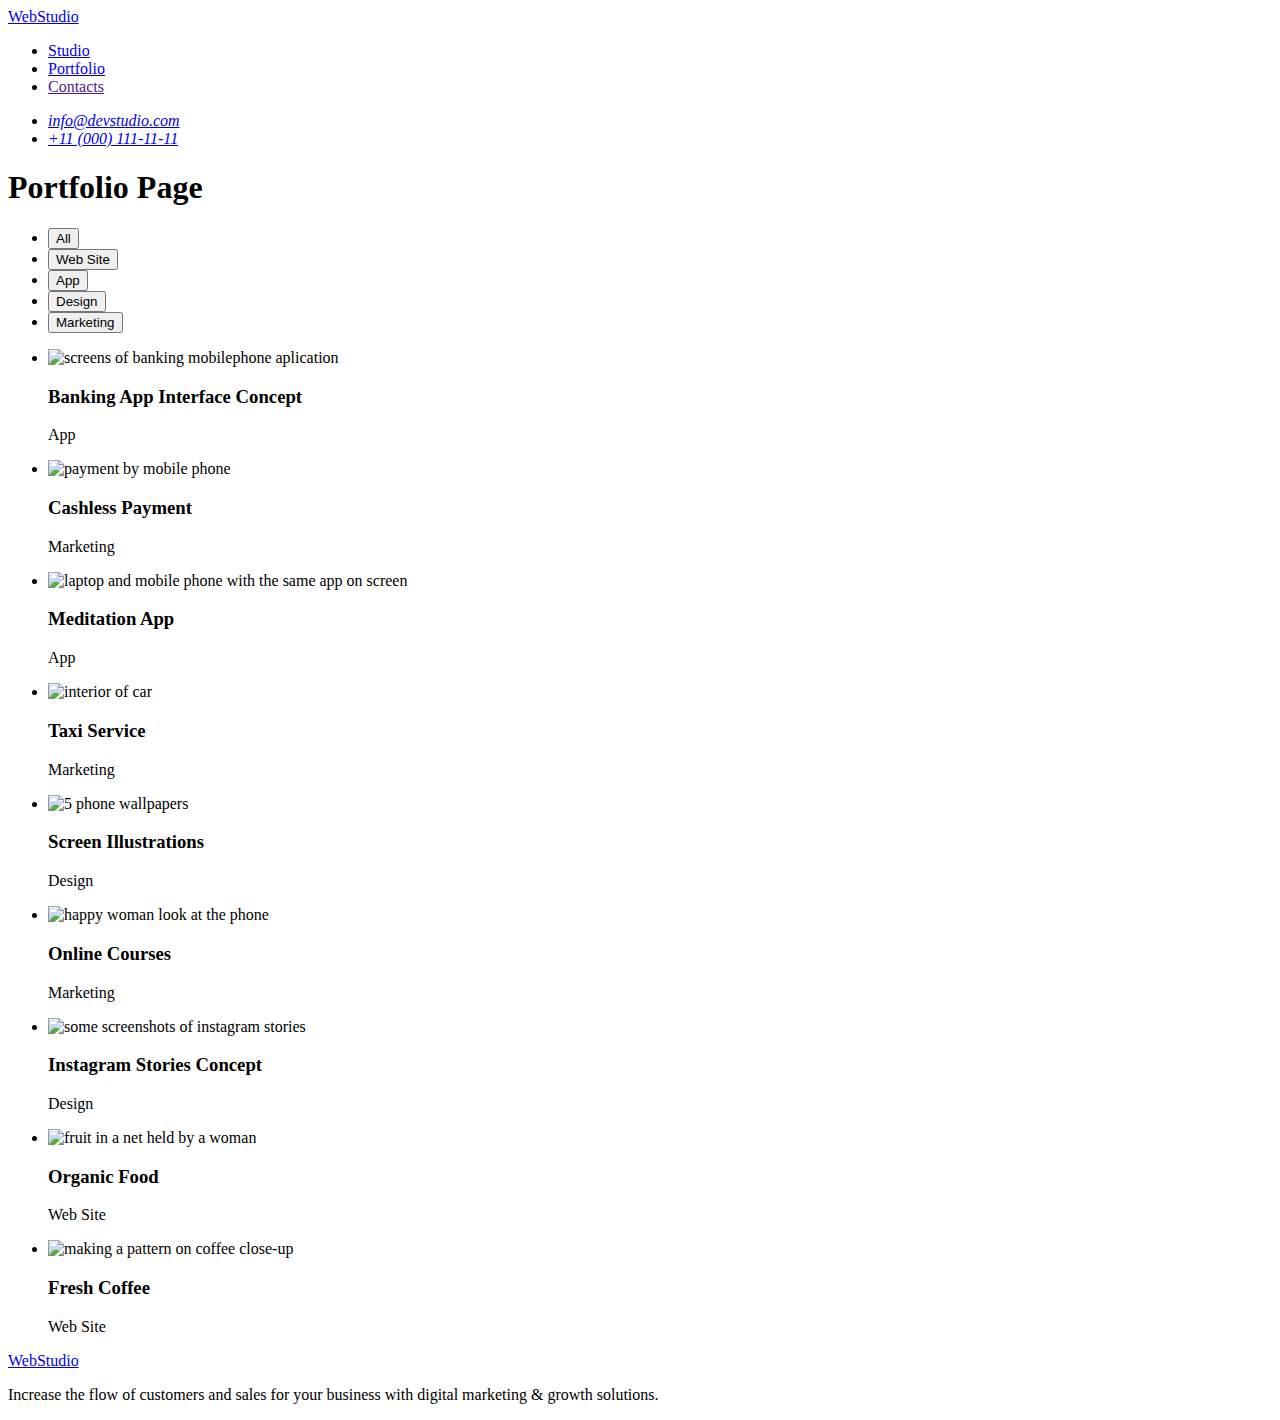
==== portfolio.html @ 7d9397aa "Add files via upload" ====
<!DOCTYPE html>
<html lang="en">
  <head>
    <link rel="stylesheet" href="css/styles.css" />
    <link rel="preconnect" href="https://fonts.googleapis.com" />
    <link rel="preconnect" href="https://fonts.gstatic.com" crossorigin />
    <link
      href="https://fonts.googleapis.com/css2?family=Raleway:wght@800&family=Roboto:wght@400;500;700;900&display=swap"
      rel="stylesheet"
    />
    <link rel="stylesheet" href="https://cdnjs.cloudflare.com/ajax/libs/modern-normalize/2.0.0/modern-normalize.min.css" integrity="sha512-4xo8blKMVCiXpTaLzQSLSw3KFOVPWhm/TRtuPVc4WG6kUgjH6J03IBuG7JZPkcWMxJ5huwaBpOpnwYElP/m6wg==" crossorigin="anonymous" referrerpolicy="no-referrer" />
    <meta charset="UTF-8" />
    <meta http-equiv="X-UA-Compatible" content="IE=edge" />
    <meta name="viewport" content="width=device-width, initial-scale=1.0" />
    <title>Portfolio - WebStudio</title>
  </head>

  <body>
    <header class="header-line">
      <div class="container top-line">
        <nav class="navigation">
          <a href="./index.html" class="logo">
            <span class="logo-accent">Web</span><span>Studio</span>
          </a>
          <ul class="top-menu">
            <li><a href="./index.html" class="nav-link link">Studio</a></li>
            <li>
              <a href="./portfolio.html" class="nav-link link">Portfolio</a>
            </li>
            <li><a href="" class="nav-link link">Contacts</a></li>
          </ul>
        </nav>
        <address>
          <ul class="contacts">
            <li>
              <a href="mailto:info@devstudio.com" class="contact-link link"
                >info@devstudio.com</a
              >
            </li>
            <li>
              <a href="tel:+110001111111" class="contact-link link"
                >+11 (000) 111-11-11</a
              >
            </li>
          </ul>
        </address>
      </div>
    </header>

    <main>
        <section class="portfolio-section">
          <div class="container">
            <h1 class="visually-hidden"> Portfolio Page </h1>
              <ul class="filters">
                <li><button type="button" class="filter-button">All</button></li>
                <li><button type="button" class="filter-button">Web Site</button></li>
                <li><button type="button" class="filter-button">App</button></li>
                <li><button type="button" class="filter-button">Design</button></li>
                <li><button type="button" class="filter-button">Marketing</button></li>
              </ul>
            
          
            <ul class="projects-list">
              <li>
                <img class="img"
                  src="./images/portfolio1.jpg"
                  alt="screens of banking mobilephone aplication "
                  width="360"
                  height="300"
                />
                <div class="card-description">
                  <h3 class="project-name">Banking App Interface Concept</h3>
                  <p class="project-type">App</p>
                </div>
              </li>
              <li>
                <img class="img"
                  src="./images/portfolio2.jpg"
                  alt="payment by mobile phone"
                  width="360"
                  height="300"
                />
                <div class="card-description">
                  <h3 class="project-name">Cashless Payment</h3>
                  <p class="project-type">Marketing</p>
                </div>
              </li>
              <li>
                <img class="img"
                  src="./images/portfolio3.jpg"
                  alt="laptop and mobile phone with the same app on screen"
                  width="360"
                  height="300"
                />
                <div class="card-description">
                  <h3 class="project-name">Meditation App</h3>
                  <p class="project-type">App</p>
                </div>
              </li>
              <li>
                <img class="img"
                  src="./images/portfolio4.jpg"
                  alt="interior of car"
                  width="360"
                  height="300"
                />
                <div class="card-description">
                  <h3 class="project-name">Taxi Service</h3>
                  <p class="project-type">Marketing</p>
                </div>
              </li>
              <li>
                <img class="img"
                  src="./images/portfolio5.jpg"
                  alt="5 phone wallpapers"
                  width="360"
                  height="300"
                />
                <div class="card-description">
                  <h3 class="project-name">Screen Illustrations</h3>
                  <p class="project-type">Design</p>
                </div>
              </li>
              <li>
                <img class="img"
                  src="./images/portfolio6.jpg"
                  alt="happy woman look at the phone"
                  width="360"
                  height="300"
                />
                <div class="card-description">
                  <h3 class="project-name">Online Courses</h3>
                  <p class="project-type">Marketing</p>
                </div>
              </li>
              <li>
                <img class="img"
                  src="./images/portfolio7.jpg"
                  alt="some screenshots of instagram stories"
                  width="360"
                  height="300"
                />
                <div class="card-description">
                  <h3 class="project-name">Instagram Stories Concept</h3>
                  <p class="project-type">Design</p>
                </div>
              </li>
              <li>
                <img class="img"
                  src="images/portfolio8.jpg"
                  alt="fruit in a net held by a woman"
                  width="360"
                  height="300"
                />
                <div class="card-description">
                  <h3 class="project-name">Organic Food</h3>
                  <p class="project-type">Web Site</p>
                </div>
              </li>
              <li>
                <img class="img"
                  src="images/portfolio9.jpg"
                  alt="making a pattern on coffee close-up"
                  width="360"
                  height="300"
                />
                <div class="card-description">
                  <h3 class="project-name">Fresh Coffee</h3>
                  <p class="project-type">Web Site</p>
                </div>
              </li>
            </ul>
          </div>
          </section>
      
      </main>

      





      <footer class="footer-bg">
          <div class="container">
            <a href="./index.html" class="footer-logo">
              <span class="logo-accent">Web</span
              ><span class="logo-accent-white">Studio</span>
            </a>
            <p class="footer-slogan">
              Increase the flow of customers and sales for your business with
              digital marketing & growth solutions.
            </p>
          </div>
      </footer>
    
  </body>
  
  </html>
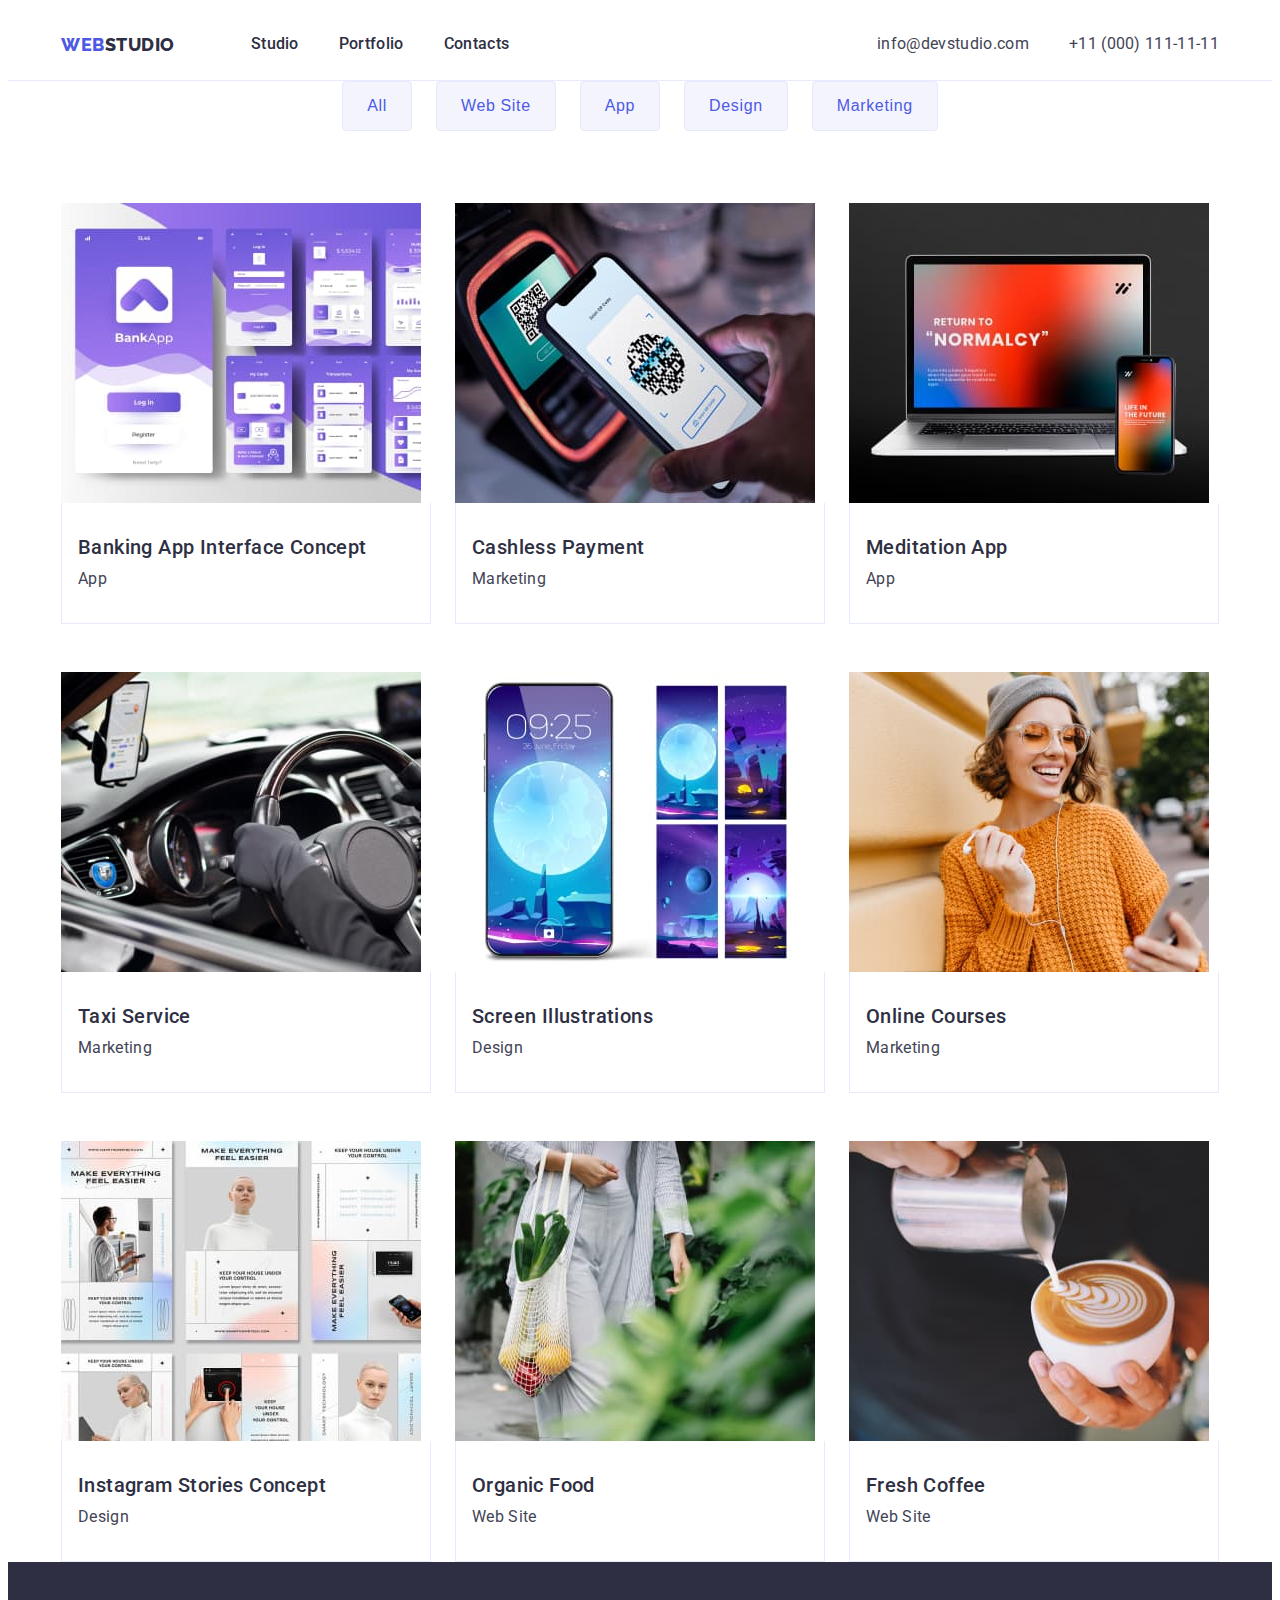
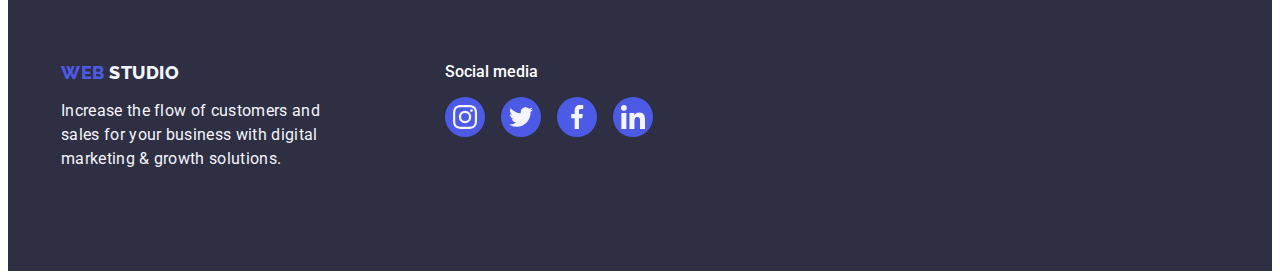
==== commit 716b3fe3: "hm4 update" ====
--- a/portfolio.html
+++ b/portfolio.html
@@ -182,16 +182,43 @@
 
 
       <footer class="footer-bg">
-          <div class="container">
+        <div class="container footer-wrapper">
+          <div>
             <a href="./index.html" class="footer-logo">
-              <span class="logo-accent">Web</span
-              ><span class="logo-accent-white">Studio</span>
+              <span class="logo-accent">Web</span>
+              <span class="logo-accent-white">Studio</span>
             </a>
             <p class="footer-slogan">
               Increase the flow of customers and sales for your business with
               digital marketing & growth solutions.
             </p>
           </div>
+          <div class="footer-social">
+            <span class="footer-social-title">Social media</span>
+            <ul class="footer-social-icons">
+              <li>
+                <svg width="24px" height="24px">
+                  <use href="./images/icons.svg#icon-instagrambig"></use>
+                </svg>
+              </li>
+              <li>
+                <svg width="24px" height="24px">
+                  <use href="./images/icons.svg#icon-twitterbig"></use>
+                </svg>
+              </li>
+              <li>
+                <svg width="24px" height="24px">
+                  <use href="./images/icons.svg#icon-facebookbig"></use>
+                </svg>
+              </li>
+              <li>
+                <svg width="24px" height="24px">
+                  <use href="./images/icons.svg#icon-linkedinbig"></use>
+                </svg>
+              </li>
+            </ul>
+          </div>
+        </div>
       </footer>
     
   </body>
--- a/css/styles.css
+++ b/css/styles.css
@@ -0,0 +1,537 @@
+body {
+  font-family: "Roboto", sans-serif;
+  color: var(--text);
+}
+
+:root {
+  --dark: #2e2f42;
+  --text: #434455;
+  --primary-brand: #4d5ae5;
+  --link-active: #404bbf;
+  --white: #fff;
+  --light: #f4f4fd;
+  --cornflower: #e7e9fc;
+  --button-shadow: rgba(0, 0, 0, 0.15);
+  --portfolio-shadow: 0px 2px 1px 0px rgba(46, 47, 66, 0.08),
+    0px 1px 1px 0px rgba(46, 47, 66, 0.16),
+    0px 1px 6px 0px rgba(46, 47, 66, 0.08);
+  --success: #31d0aa;
+  --light-slate: #8e8f99;
+}
+
+.link {
+  text-decoration: none;
+}
+
+h1,
+h2,
+h3,
+h4,
+h5,
+h6,
+p{
+  margin: 0;
+}
+
+button{
+  cursor: pointer;
+  border: none;
+  border-radius: 4px;
+}
+
+ul,
+ol{
+  list-style: none;
+  margin: 0;
+  padding-left: 0;
+}
+
+a{
+  text-decoration: none;
+  /*color: inherit; */
+}
+
+.visually-hidden {
+  position: absolute;
+  width: 1px;
+  height: 1px;
+  margin: -1px;
+  border: 0;
+  padding: 0;
+  
+  white-space: nowrap;
+  clip-path: inset(100%);
+  clip: rect(0 0 0 0);
+  overflow: hidden;
+}
+
+
+.logo {
+  color: var(--dark);
+  text-decoration: none;
+  font-family: "Raleway";
+  font-size: 18px;
+  font-weight: 800;
+  line-height: 1.17;
+  letter-spacing: 0.54px;
+  text-transform: uppercase;
+  padding-top: 25.5px;
+  padding-bottom: 25.5px;
+}
+
+.logo-accent {
+  color: var(--primary-brand);
+}
+
+.top-menu {
+  display: flex;
+  gap: 40px;
+  list-style-type: none;
+  padding: 24px 0;
+  margin: 0;
+  margin-left: 76px;
+}
+
+.nav-link{
+  color: var(--dark);
+  font-size: 16px;
+  font-weight: 500;
+  line-height: 150%;
+  letter-spacing: 0.32px;
+}
+
+.link:hover,
+.link:focus {
+  color: var(--link-active);
+}
+
+.contacts {
+  display: flex;
+  gap: 40px;
+  list-style-type: none;
+  padding-left: 0;
+  padding-top: 24px;
+  padding-bottom: 24px;
+  margin: 0;
+}
+
+.contact-link {
+  font-style: normal;
+  color: var(--text);
+  font-size: 16px;
+  line-height: 150%;
+  letter-spacing: 0.32px;
+}
+
+.hero-image {
+  background-image: linear-gradient(to bottom, rgba(46, 47, 66, 0.7), rgba(46, 47, 66, 0.7)),    url('../images/people-office-1.jpg');
+  background-size: cover;
+  background-repeat: no-repeat; 
+  padding-bottom: 188px;
+  padding-top: 188px;
+  text-align: center;
+}
+
+.title {
+  color: var(--white);
+  text-align: center;
+  font-size: 56px;
+  font-weight: 700;
+  line-height: 107.143%;
+  letter-spacing: 1.12px;
+  margin: 0 auto;
+  margin-bottom: 48px;
+  width: 496px;
+}
+
+.hero-button {
+  cursor: pointer;
+  background: var(--primary-brand);
+  color: var(--white);
+  font-size: 16px;
+  font-weight: 500;
+  line-height: 150%;
+  letter-spacing: 0.64px;
+  font-style: "inherit";
+  padding: 16px 32px;
+  border-radius: 4px;
+  box-shadow: 0px 4px 4px 0px var(--button-shadow);
+  border: none;
+}
+
+.hero-button:hover,
+.hero-button:focus {
+  background-color: var(--link-active);
+}
+
+.feature-list {
+  display: flex;
+  gap: 24px;
+  list-style-type: none;
+  margin: 0px;
+  padding: 0px
+}
+
+.feature {
+  color: var(--dark);
+  font-size: 20px;
+  font-weight: 500;
+  line-height: 120%;
+  letter-spacing: 0.4px;
+  margin-bottom: 8px;
+  margin-top: 0px;
+}
+
+.feature-description {
+  font-size: 16px;
+  line-height: 150%;
+  letter-spacing: 0.32px;
+  margin: 0px;
+}
+
+.spec-header {
+  color: var(--dark);
+  text-align: center;
+  font-size: 36px;
+  font-weight: 700;
+  line-height: 111.111%;
+  letter-spacing: 0.72px;
+  text-transform: capitalize;
+  margin: 0px;
+  margin-bottom: 72px;
+}
+
+.team-header {
+  color: var(--dark);
+  text-align: center;
+  font-size: 36px;
+  font-weight: 700;
+  line-height: 111.111%;
+  letter-spacing: 0.72px;
+  text-transform: capitalize;
+  margin-bottom: 72px;
+}
+
+.header {
+  color: var(--dark);
+  text-align: center;
+  font-size: 36px;
+  font-weight: 700;
+  line-height: 111.111%;
+  letter-spacing: 0.72px;
+  text-transform: capitalize;
+  padding-top: 0px;
+  padding: 24px 0;
+}
+.spec-list {
+  display: flex;
+  gap: 24px;
+  justify-content: center;
+  list-style-type: none;
+  padding: 0;
+  margin: 0;
+}
+.team-list {
+  display: flex;
+  gap: 24px;
+  justify-content: center;
+  list-style-type: none;
+  margin: 0;
+  padding: 0;
+}
+.team-box {
+  background: var(--light);
+  padding: 120px 0;
+}
+
+.team-social-icon{
+  display: flex;
+  gap: 24px;
+  margin-top: 8px;
+  justify-content: center;
+}
+
+.icons-wrapper{
+background:#4D5AE5;
+border-radius: 50%;
+display: flex;
+justify-content: center;
+align-items: center;
+width: 40px;
+height: 40px;
+fill: var(--light);
+
+}
+
+
+.worker-name {
+  color: var(--dark);
+  text-align: center;
+  font-size: 20px;
+  font-weight: 500;
+  line-height: 120%;
+  letter-spacing: 0.4px;
+  padding: 0px;
+  margin: 0;
+  margin-bottom: 8px;
+  
+}
+
+.work-name1{
+  padding-top: 32px;
+  padding-bottom: 32px;
+}
+
+.worker-description {
+  text-align: center;
+  font-size: 16px;
+  line-height: 150%;
+  letter-spacing: 0.32px;
+  margin: 0;
+}
+.footer-bg {
+  background: var(--dark);
+  padding: 100px 0;
+}
+.logo-accent-white {
+  color: var(--light);
+}
+.footer-slogan {
+  color: var(--light);
+  font-style: normal;
+  font-size: 16px;
+  line-height: 150%;
+  letter-spacing: 0.32px;
+  width: 264px;
+  margin: 0%;
+  margin-top: 16px;
+}
+
+.footer-logo{
+  color: var(--dark);
+  text-decoration: none;
+  font-family: "Raleway";
+  font-size: 18px;
+  font-weight: 800;
+  line-height: 1.17;
+  letter-spacing: 0.54px;
+  text-transform: uppercase;
+
+}
+
+.filters {
+  display: flex;
+  justify-content: center;
+  gap: 24px;
+  list-style-type: none;
+  margin-bottom: 72px;
+  padding-left: 0px;
+}
+
+.filter-button {
+  color: var(--primary-brand);
+  background: var(--light);
+  text-align: center;
+  font-size: 16px;
+  font-weight: 500;
+  line-height: 150%;
+  letter-spacing: 0.64px;
+  font-style: "inherit";
+  cursor: pointer;
+  padding: 12px 24px;
+  border-radius: 4px;
+  border: 1px solid var(--cornflower);
+}
+.filter-button:hover,
+.filter-button:focus {
+  background-color: var(--link-active);
+  color: var(--light);
+  box-shadow: 0px 2px 2px 0px rgba(0, 0, 0, 0.12),
+    0px 2px 1px 0px rgba(0, 0, 0, 0.08), 0px 3px 1px 0px rgba(0, 0, 0, 0.1);
+  border: 1px solid var(--link-active);
+}
+
+.projects-list {
+  list-style-type: none;
+  display: flex;
+  flex-wrap: wrap;
+  row-gap: 48px;
+  column-gap: 24px;
+  margin: 0;
+  padding: 0;
+}
+
+.projects-list li:hover {
+
+box-shadow: var(--portfolio-shadow);
+cursor: pointer;
+
+}
+.project-name {
+  color: var(--dark);
+  font-size: 20px;
+  font-weight: 500;
+  line-height: 120%;
+  letter-spacing: 0.4px;
+  margin-top: 0;
+  margin-bottom: 8px;
+}
+.project-type {
+  font-size: 16px;
+  line-height: 150%;
+  letter-spacing: 0.32px;
+  margin: 0;
+}
+
+.container {
+  width: 1158px;
+  padding: 0px 15px;
+  margin: 0 auto;
+}
+
+.section {
+  padding-top: 120px;
+  padding-bottom: 120px;
+}
+
+.section-header{
+  color:var(--dark);
+  text-align: center;
+  font-size: 36px;
+  font-weight: 700;
+  line-height: 1.11;
+  letter-spacing: 0.72px;
+  text-transform: capitalize;
+  margin-bottom: 72px;
+}
+
+.doing section{
+  padding-top: 0;
+}
+
+
+.top-line {
+  display: flex;
+  align-items: center;
+}
+
+.navigation {
+  display: flex;
+  align-items: center;
+  margin-right: auto;
+}
+
+.header-line {
+  border-bottom: 1px solid var(--cornflower);
+}
+.team-list > li {
+  background-color: var(--white);
+  box-shadow: 0px 2px 1px 0px rgba(46, 47, 66, 0.08),
+    0px 1px 1px 0px rgba(46, 47, 66, 0.16),
+    0px 1px 6px 0px rgba(46, 47, 66, 0.08);
+  border-radius: 0px 0px 4px 4px;
+}
+
+.projects-list > li {
+  flex-basis: calc((100% - 48px) / 3);
+}
+
+.card-description {
+  background-color: var(--white);
+  border-color: var(--cornflower);
+  border-style: solid;
+  border-right-width: 1px;
+  border-bottom-width: 1px;
+  border-left-width: 1px;
+  border-top-width: 0;
+  padding: 32px 16px;
+}
+
+.projects-list img {
+  display: block;
+}
+.team-list img {
+  display: block;
+}
+
+img{
+  display: block;
+  max-width:100%;
+  height: auto;
+}
+
+.feature-icon{
+  box-sizing: content-box;
+  background-color: var(--light);
+  width: 100%;
+  border-radius: 4px;
+  padding-top: 24px;
+  padding-bottom: 24px;
+
+}
+
+.customers {
+  display: flex;
+  gap: 24px;
+  justify-content: center;
+}
+
+.customers svg{
+  border: 1px solid var(--light-slate);
+  border-radius: 4px;
+}
+
+.customers svg:hover{
+  --color: var(var--link-active);
+  border: 1px solid var(--link-active);
+  cursor: pointer;
+}
+
+.footer-wrapper{
+  display: flex;
+}
+
+.footer-social-title{
+  color:var(--white);
+  font-weight: 500;
+}
+
+.footer-social-icons{
+  display: flex;
+  gap: 16px;
+
+
+}
+
+.footer-social-icons li {
+  display: flex;
+  margin-top: 16px;
+  justify-content: center;
+  background:#4D5AE5;
+  width: 40px;
+height: 40px;
+gap: 24px;
+border-radius: 50%;
+align-items: center;
+  
+}
+
+.footer-social-icons :is(:hover, :focus){
+  background-color: var(--success);
+  cursor: pointer;
+}
+
+.footer-social{
+margin-left: 120px;
+}
+
+.footer-social-icons svg:hover{
+
+  cursor: pointer;
+
+}
+
+portfolio-section{
+  padding-top: 96px;
+  padding-bottom: 120px;
+}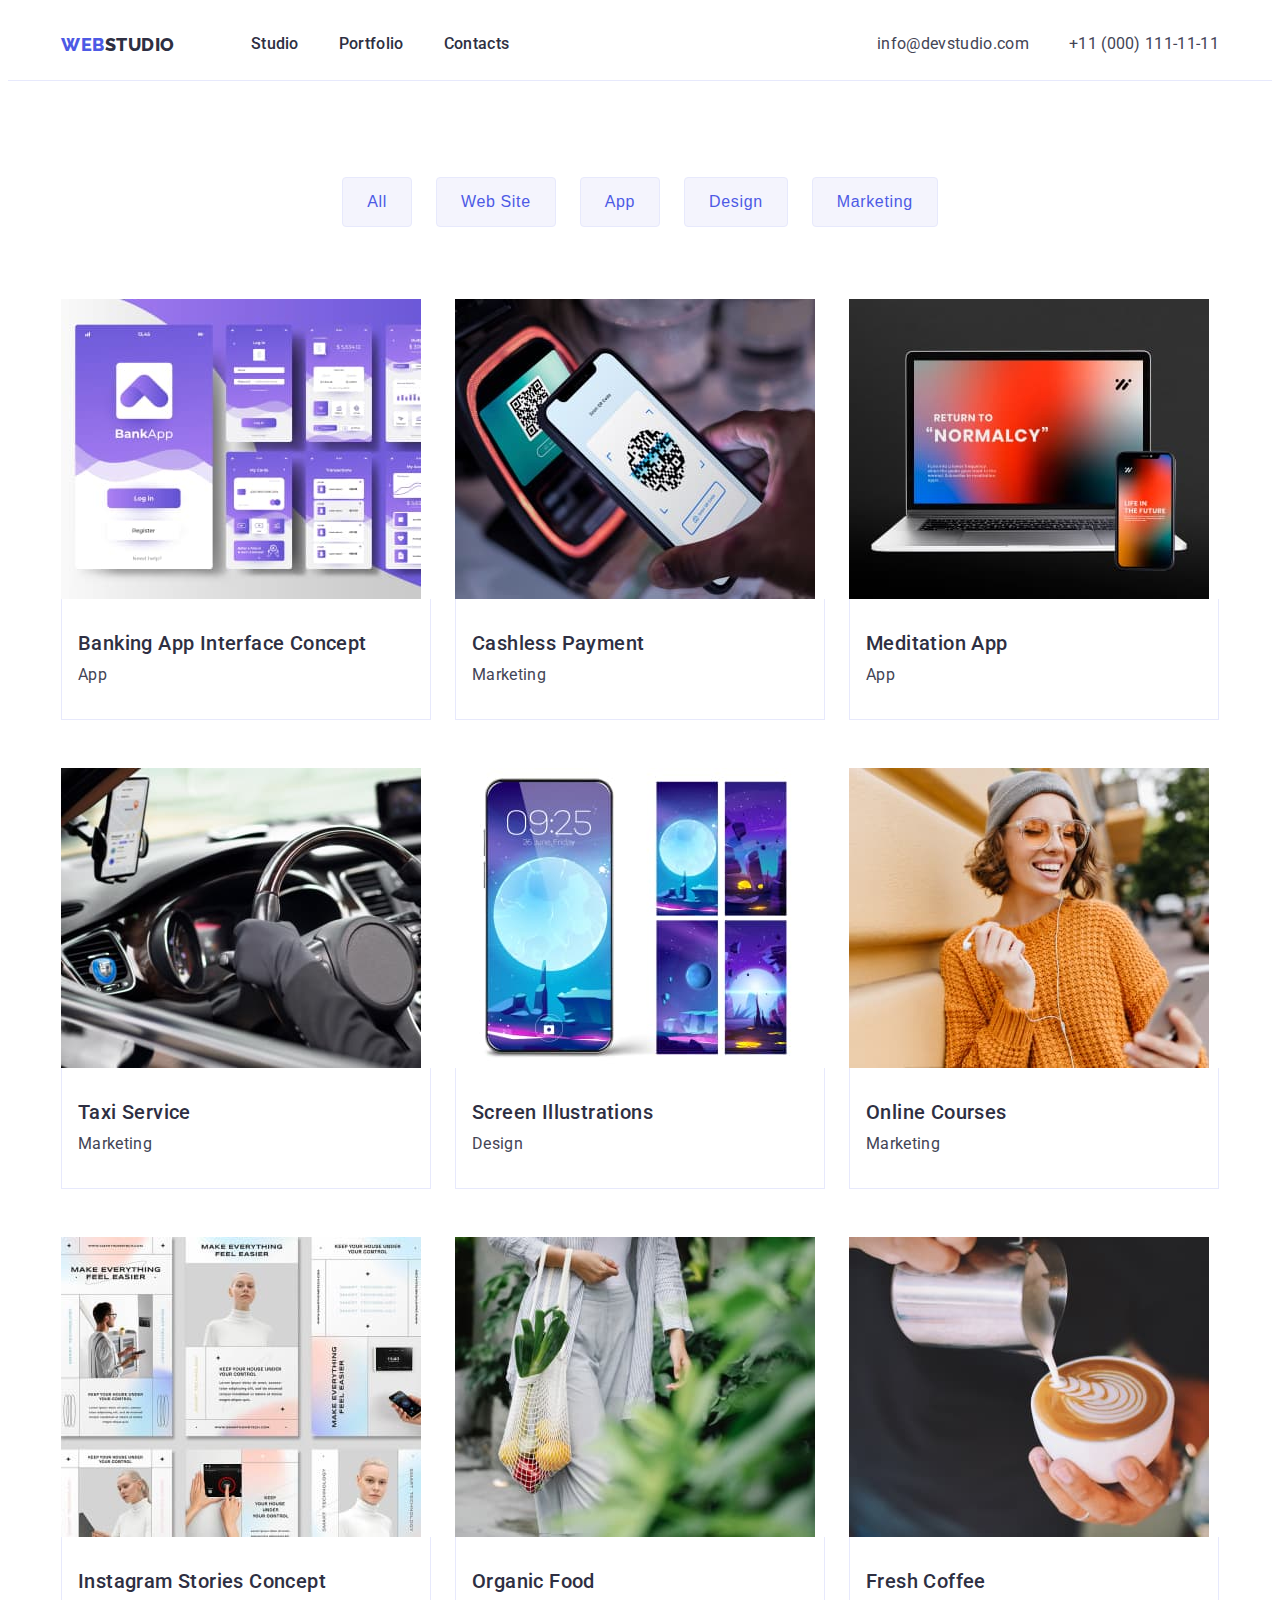
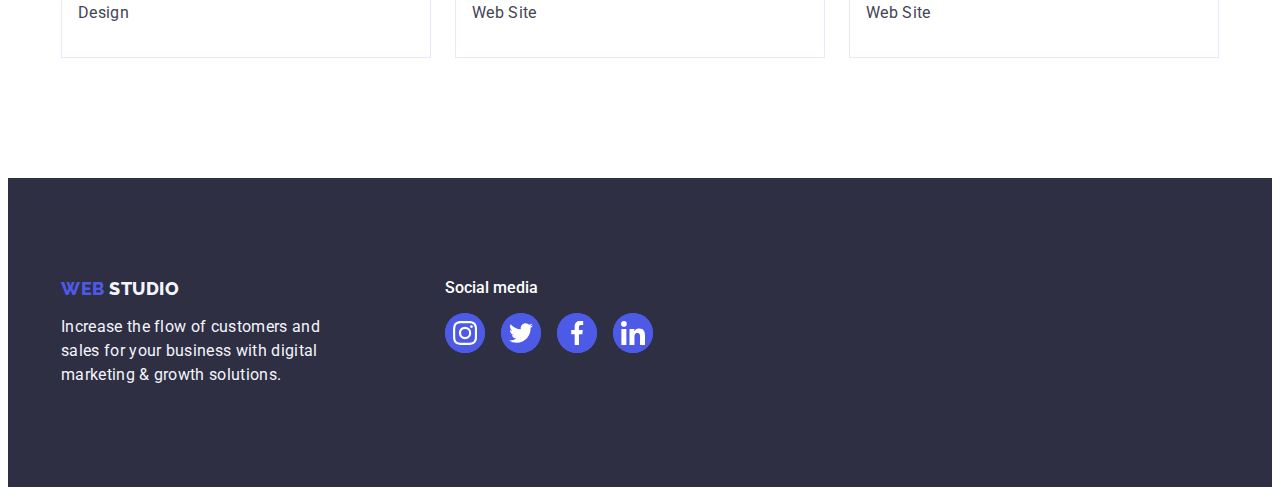
==== commit 6d191934: "update" ====
--- a/portfolio.html
+++ b/portfolio.html
@@ -197,24 +197,32 @@
             <span class="footer-social-title">Social media</span>
             <ul class="footer-social-icons">
               <li>
-                <svg width="24px" height="24px">
-                  <use href="./images/icons.svg#icon-instagrambig"></use>
-                </svg>
-              </li>
-              <li>
-                <svg width="24px" height="24px">
-                  <use href="./images/icons.svg#icon-twitterbig"></use>
-                </svg>
-              </li>
-              <li>
-                <svg width="24px" height="24px">
-                  <use href="./images/icons.svg#icon-facebookbig"></use>
-                </svg>
-              </li>
-              <li>
-                <svg width="24px" height="24px">
-                  <use href="./images/icons.svg#icon-linkedinbig"></use>
-                </svg>
+                  <a href="" class="social-icon-footer">
+                      <svg width="24px" height="24px">
+                          <use href="./images/icons.svg#icon-instagrambig"></use>
+                      </svg>
+                  </a>    
+              </li>
+              <li>
+                  <a href="" class="social-icon-footer">
+                      <svg width="24px" height="24px">
+                          <use href="./images/icons.svg#icon-twitterbig"></use>
+                      </svg>
+                  </a>    
+              </li>
+              <li>
+                  <a href="" class="social-icon-footer">
+                      <svg width="24px" height="24px">
+                          <use href="./images/icons.svg#icon-facebookbig"></use>
+                      </svg>
+                  </a>    
+              </li>
+              <li>
+                  <a href="" class="social-icon-footer">
+                      <svg width="24px" height="24px">
+                          <use href="./images/icons.svg#icon-linkedinbig"></use>
+                      </svg>
+                  </a>    
               </li>
             </ul>
           </div>
--- a/css/styles.css
+++ b/css/styles.css
@@ -130,6 +130,9 @@
   padding-bottom: 188px;
   padding-top: 188px;
   text-align: center;
+  max-width: 1400px;
+  height: 600px;
+  margin: 0 auto;
 }
 
 .title {
@@ -244,7 +247,7 @@
   padding: 120px 0;
 }
 
-.team-social-icon{
+.team-social-icons{
   display: flex;
   gap: 24px;
   margin-top: 8px;
@@ -326,6 +329,7 @@
   list-style-type: none;
   margin-bottom: 72px;
   padding-left: 0px;
+  
 }
 
 .filter-button {
@@ -476,16 +480,7 @@
   justify-content: center;
 }
 
-.customers svg{
-  border: 1px solid var(--light-slate);
-  border-radius: 4px;
-}
-
-.customers svg:hover{
-  --color: var(var--link-active);
-  border: 1px solid var(--link-active);
-  cursor: pointer;
-}
+
 
 .footer-wrapper{
   display: flex;
@@ -531,7 +526,59 @@
 
 }
 
-portfolio-section{
+.portfolio-section{
   padding-top: 96px;
   padding-bottom: 120px;
+}
+
+.customer-icon{ 
+  fill: #8E8F99;
+  width: 168px;
+  height: 88px;
+  flex-shrink: 0;
+  border: 1px solid #8E8F99;
+  border-radius: 4px;
+  padding:16px 32px;
+
+}
+
+.customer-icon:hover {
+border-color: var(--link-active);
+fill: var(--link-active);
+cursor: pointer;
+}
+
+
+
+
+.social-icon {
+  display: flex;
+  width: 40px;
+  height: 40px;
+  border-radius: 50%;
+  align-items: center;
+  justify-content: center;
+  background-color: var(--primary-brand);
+  fill: white;
+}
+
+.social-icon:hover,
+.social-icon:focus {
+  background-color: var(--link-active);
+}
+
+.social-icon-footer {
+  display: flex;
+  width: 40px;
+  height: 40px;
+  border-radius: 50%;
+  align-items: center;
+  justify-content: center;
+  background-color: var(--primary-brand);
+  fill: white;
+}
+
+.social-icon-footer:hover,
+.social-icon-footer:focus {
+  background-color: var(--success);
 }